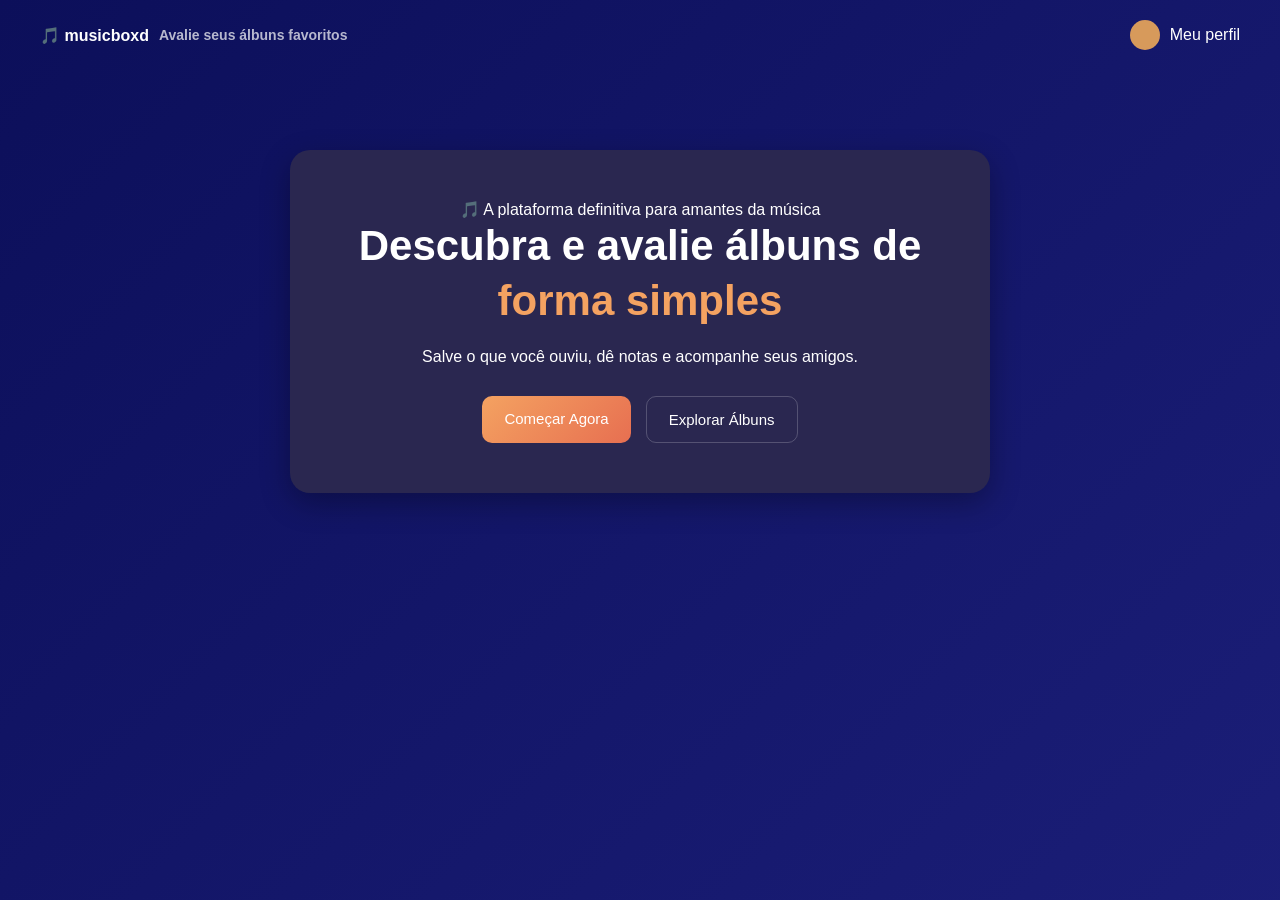
==== index.html @ 0226cde8 "musicboxd (27/04/2026)" ====
<!DOCTYPE html>
<html lang="pt-BR">
<head>
  <meta charset="UTF-8">
  <title>Musicboxd</title>

  <style>
    * {
  margin: 0;
  padding: 0;
  box-sizing: border-box;
  font-family: Arial, sans-serif;
}

body {
  background: linear-gradient(-45deg, #1e1b3a, #2a2750, #1c1f7a, #0c0f5a);
  background-size: 400% 400%;
  animation: gradientBG 12s ease infinite;

  color: #fff;
  display: flex;
  flex-direction: column;
  align-items: center;
}

/* HEADER */

header {
  width: 100%;
  display: flex;
  align-items: center;
  padding: 20px 40px;
}

.logo {
  display: flex;
  align-items: center;
  gap: 10px;
  font-weight: bold;
}

.logo span {
  font-size: 14px;
  opacity: 0.7;
}

.profile {
  display: flex;
  align-items: center;
  gap: 10px;
  margin-left: auto;
}

.avatar {
  width: 30px;
  height: 30px;
  border-radius: 50%;
  background: #d79a5b;
}

/* HERO CENTRAL (AGORA EM CARD) */

.hero {
  margin-top: 80px;
  background: #2a2750;
  padding: 50px 40px;
  border-radius: 20px;
  text-align: center;
  max-width: 700px;
  width: 90%;
  box-shadow: 0 10px 30px rgba(0,0,0,0.3);

  opacity: 0;
  transform: translateY(30px);
  animation: fadeUp 0.8s ease forwards;
}

.tag {
  opacity: 0;
  animation: fadeUp 0.8s ease forwards;
  animation-delay: 0.2s;
}

h1 {
  opacity: 0;
  animation: fadeUp 0.8s ease forwards;
  animation-delay: 0.4s;
}

.subtitle {
  opacity: 0;
  animation: fadeUp 0.8s ease forwards;
  animation-delay: 0.6s;
}

.buttons {
  opacity: 0;
  animation: fadeUp 0.8s ease forwards;
  animation-delay: 0.8s;
}


/* TÍTULO */

h1 {
  font-size: 42px;
  line-height: 1.3;
  margin-bottom: 20px;
}

h1 span {
  color: #f4a261;
}

/* SUBTEXTO */

.subtitle {
  font-size: 16px;
  opacity: 0.75;
  margin-bottom: 30px;
}

/* BOTÕES */

.buttons {
  display: flex;
  justify-content: center;
  gap: 15px;
}

.btn {
  padding: 14px 22px;
  border-radius: 10px;
  font-size: 15px;
  text-decoration: none;
  transition: 0.2s;
}

.btn-primary {
  background: linear-gradient(135deg, #f4a261, #e76f51);
  color: #fff;
}

.btn-primary:hover {
  opacity: 0.9;
}

.btn-secondary {
  background: transparent;
  border: 1px solid rgba(255,255,255,0.2);
  color: #fff;
}

.btn-secondary:hover {
  background: rgba(255,255,255,0.05);
}

@keyframes gradientBG {
  0% {
    background-position: 0% 50%;
  }
  50% {
    background-position: 100% 50%;
  }
  100% {
    background-position: 0% 50%;
  }
}

@keyframes fadeUp {
  to {
    opacity: 1;
    transform: translateY(0);
  }
}
  </style>
</head>

<body>

<header>
  <div class="logo">
    🎵 musicboxd
    <span>Avalie seus álbuns favoritos</span>
  </div>

  <div class="profile">
    <div class="avatar"></div>
    Meu perfil
  </div>
</header>

<section class="hero">
  <div class="tag">🎵 A plataforma definitiva para amantes da música</div>

  <h1>
    Descubra e avalie álbuns de <br>
    <span>forma simples</span>
  </h1>

  <div class="subtitle">
    Salve o que você ouviu, dê notas e acompanhe seus amigos.
  </div>

  <div class="buttons">
    <!-- BOTÃO CORRIGIDO -->
    <a href="login.html" class="btn btn-primary">Começar Agora</a>

    <a href="#" class="btn btn-secondary">Explorar Álbuns</a>
  </div>
</section>

</body>
</html>
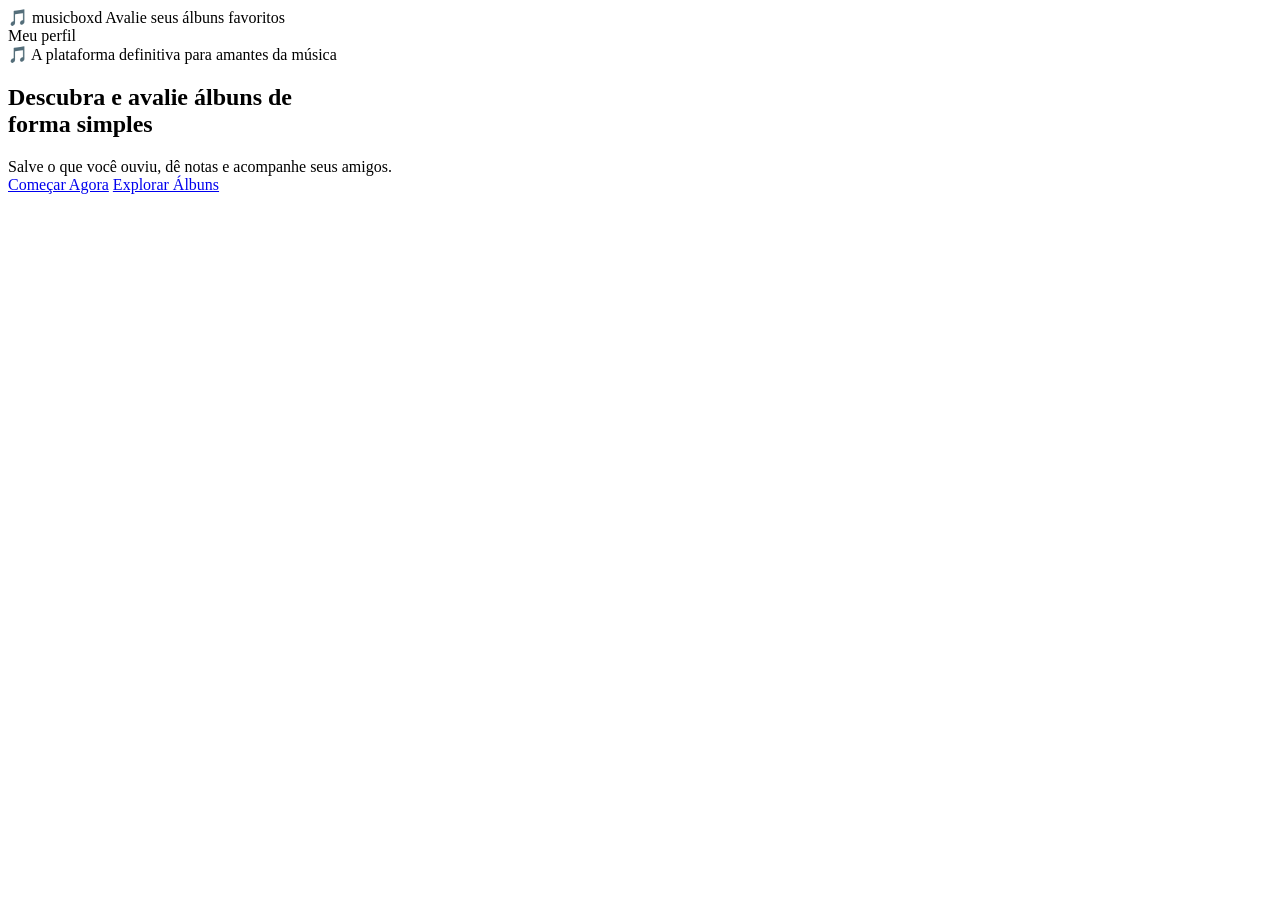
==== commit 00ff4ff3: "Update index.html" ====
--- a/index.html
+++ b/index.html
@@ -4,176 +4,6 @@
   <meta charset="UTF-8">
   <title>Musicboxd</title>
 
-  <style>
-    * {
-  margin: 0;
-  padding: 0;
-  box-sizing: border-box;
-  font-family: Arial, sans-serif;
-}
-
-body {
-  background: linear-gradient(-45deg, #1e1b3a, #2a2750, #1c1f7a, #0c0f5a);
-  background-size: 400% 400%;
-  animation: gradientBG 12s ease infinite;
-
-  color: #fff;
-  display: flex;
-  flex-direction: column;
-  align-items: center;
-}
-
-/* HEADER */
-
-header {
-  width: 100%;
-  display: flex;
-  align-items: center;
-  padding: 20px 40px;
-}
-
-.logo {
-  display: flex;
-  align-items: center;
-  gap: 10px;
-  font-weight: bold;
-}
-
-.logo span {
-  font-size: 14px;
-  opacity: 0.7;
-}
-
-.profile {
-  display: flex;
-  align-items: center;
-  gap: 10px;
-  margin-left: auto;
-}
-
-.avatar {
-  width: 30px;
-  height: 30px;
-  border-radius: 50%;
-  background: #d79a5b;
-}
-
-/* HERO CENTRAL (AGORA EM CARD) */
-
-.hero {
-  margin-top: 80px;
-  background: #2a2750;
-  padding: 50px 40px;
-  border-radius: 20px;
-  text-align: center;
-  max-width: 700px;
-  width: 90%;
-  box-shadow: 0 10px 30px rgba(0,0,0,0.3);
-
-  opacity: 0;
-  transform: translateY(30px);
-  animation: fadeUp 0.8s ease forwards;
-}
-
-.tag {
-  opacity: 0;
-  animation: fadeUp 0.8s ease forwards;
-  animation-delay: 0.2s;
-}
-
-h1 {
-  opacity: 0;
-  animation: fadeUp 0.8s ease forwards;
-  animation-delay: 0.4s;
-}
-
-.subtitle {
-  opacity: 0;
-  animation: fadeUp 0.8s ease forwards;
-  animation-delay: 0.6s;
-}
-
-.buttons {
-  opacity: 0;
-  animation: fadeUp 0.8s ease forwards;
-  animation-delay: 0.8s;
-}
-
-
-/* TÍTULO */
-
-h1 {
-  font-size: 42px;
-  line-height: 1.3;
-  margin-bottom: 20px;
-}
-
-h1 span {
-  color: #f4a261;
-}
-
-/* SUBTEXTO */
-
-.subtitle {
-  font-size: 16px;
-  opacity: 0.75;
-  margin-bottom: 30px;
-}
-
-/* BOTÕES */
-
-.buttons {
-  display: flex;
-  justify-content: center;
-  gap: 15px;
-}
-
-.btn {
-  padding: 14px 22px;
-  border-radius: 10px;
-  font-size: 15px;
-  text-decoration: none;
-  transition: 0.2s;
-}
-
-.btn-primary {
-  background: linear-gradient(135deg, #f4a261, #e76f51);
-  color: #fff;
-}
-
-.btn-primary:hover {
-  opacity: 0.9;
-}
-
-.btn-secondary {
-  background: transparent;
-  border: 1px solid rgba(255,255,255,0.2);
-  color: #fff;
-}
-
-.btn-secondary:hover {
-  background: rgba(255,255,255,0.05);
-}
-
-@keyframes gradientBG {
-  0% {
-    background-position: 0% 50%;
-  }
-  50% {
-    background-position: 100% 50%;
-  }
-  100% {
-    background-position: 0% 50%;
-  }
-}
-
-@keyframes fadeUp {
-  to {
-    opacity: 1;
-    transform: translateY(0);
-  }
-}
-  </style>
 </head>
 
 <body>
@@ -211,4 +41,4 @@
 </section>
 
 </body>
-</html>+</html>
